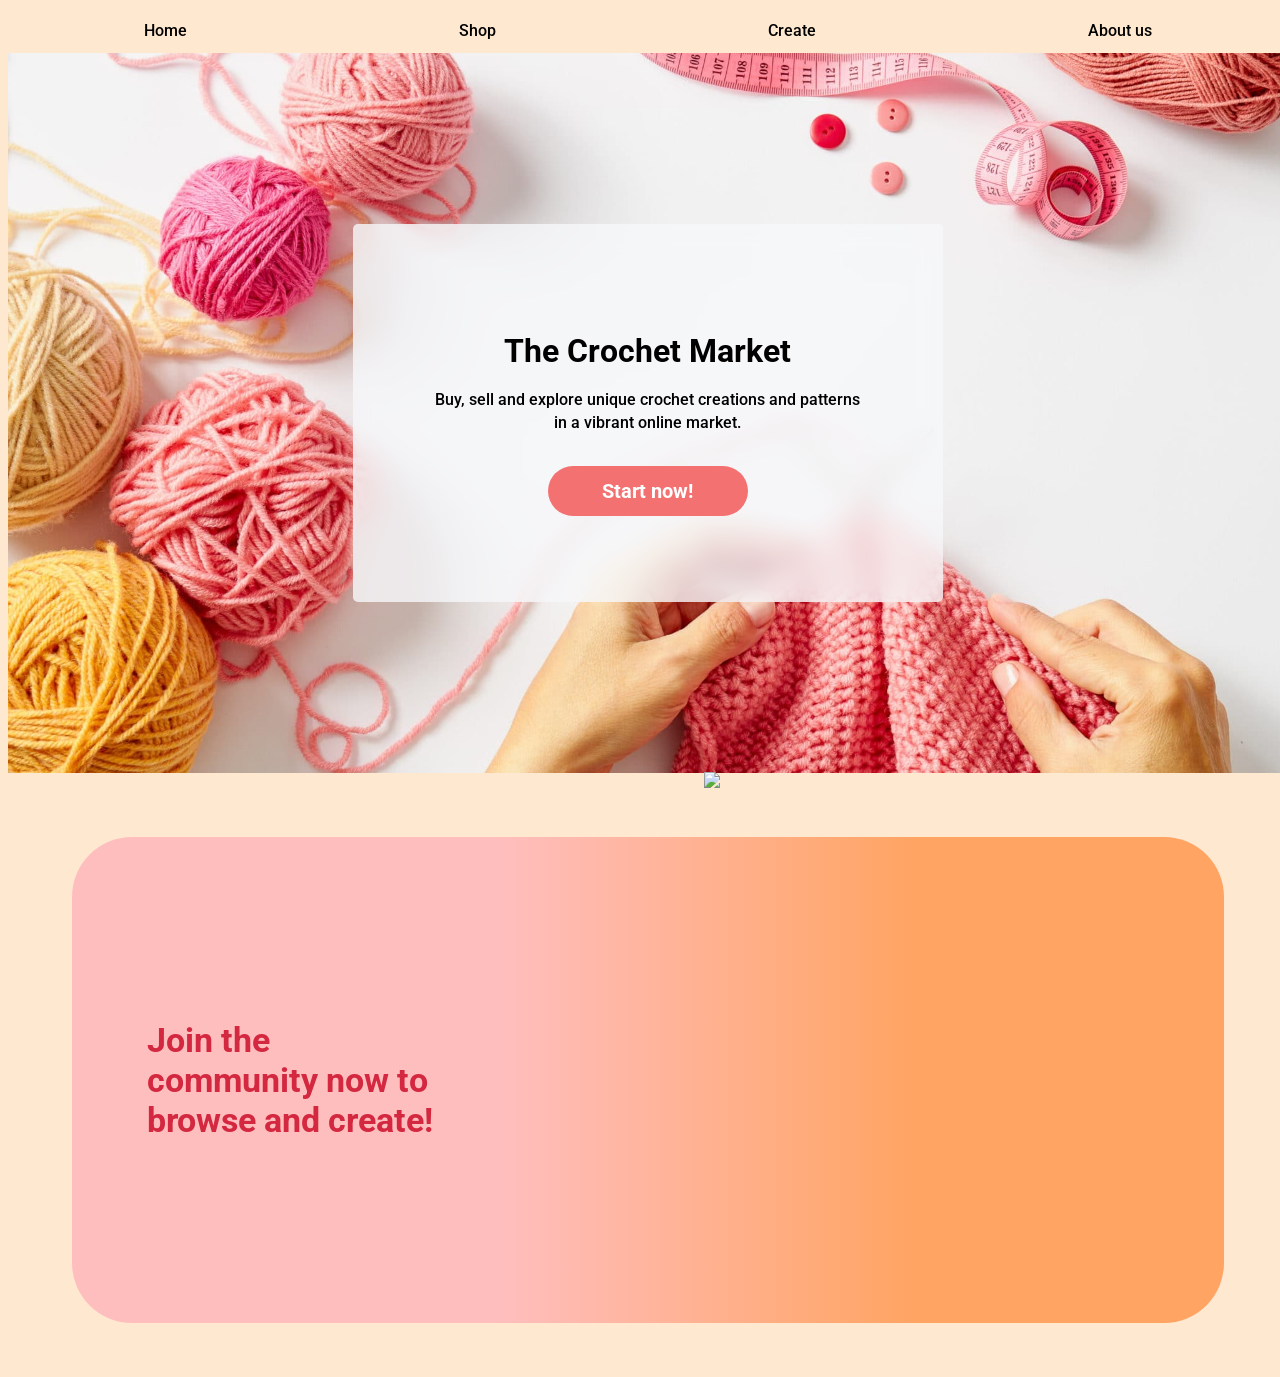
==== index.html @ 131be719 "Add files via upload" ====
<!DOCTYPE html>
<html lang="en">
<head>
    <meta charset="UTF-8">
    <meta name="viewport" content="width=device-width, initial-scale=1.0">
    <title>Crochet market</title>
    <link rel="stylesheet" href="styles.css" type="text/css">
    <link rel="preconnect" href="https://fonts.googleapis.com">
    <link rel="preconnect" href="https://fonts.gstatic.com" crossorigin>
    <link href="https://fonts.googleapis.com/css2?family=Roboto:ital,wght@0,100;0,300;0,400;0,500;0,700;0,900;1,100;1,300;1,400;1,500;1,700;1,900&display=swap" rel="stylesheet">
</head>
<body>
    <nav> 
        <a>Home</a>
        <a>Shop</a>
        <a>Create</a>
        <a>About us</a>
        
    </nav>
    <div class="hero">
        <div class="whitesq">
            <h1 id="title">The Crochet Market</h1>
            <p id="desc">Buy, sell and explore unique crochet creations and patterns </p>
                <p id="desc">in a vibrant  online market.</p>
            <button id="btn-start">Start now!</button>
        </div>
        <img src="pics/viejitalanding.png" id="viejita">
    </div>
    <div class="sec2">
    <div class="carr">
        <h1 id="call">Join the community now to browse and create!</h1>
    </div>
    </div>  
</body>
</html>
---- styles.css ----
body {
    font-family: "Roboto", sans-serif;
    font-weight: 500;
    font-style: normal;
    height: 100vh;
    width: 100vw;
    background-color: #FFE8D0;
}

nav {
    height: 5%;
    display: flex;
    justify-content: space-around;
    align-items: center;
}
.hero {
    width: 100%;
    height: 80%;
    background-image: url(pics/crochet\ hero.jpg);
    background-size: cover ;
    background-position: 45%;
    display: flex;
    justify-content: center;
    align-items: center;
}

#viejita {
    position: absolute;
    bottom: 12.5%;
    right: 0%;
    width: 45%;
    height: auto;
}
.whitesq {
    width: 43%;
    height: 47%;
    background-color: rgba(247, 248, 250, 0.80);
    backdrop-filter: blur(12px);
    border-radius: 5px;
    display: flex;
    justify-content: center;
    align-items: center;
    flex-direction: column;
    padding: 20px;
}
#title {
    font-family: "Roboto", sans-serif;
    font-weight: 700;
    font-style: normal;
    margin-bottom: 20px;
}

#btn-start {
    background-color: #F37171;
    border-radius: 30px;
    width: 200px;
    margin-top: 30px;
    height: 50px;
    border: none;
    font-family: "Roboto", sans-serif;
    font-weight: 700;
    font-style: normal;
    font-size: 20px;
    color: white;
    
}

#desc {
    margin-bottom: 4px;
    margin-top: 0;
}

.carr {
    width: 90%;
    height: 90%;
    background: rgb(255,190,190);
    background: linear-gradient(90deg, rgba(255,190,190,1) 37%, rgba(255,164,99,1) 73%);
    border-radius: 60px;
    display: flex;
    align-items: center;
    justify-content: flex-start;
    flex-direction: row;
}
.sec2 {
    margin-top: 5%;
    width: 100%;
    height: 60%;
    display: flex;
    justify-content: center;
}

#call {
    width: 26%;
    margin: 75px;
    color: #D32840;
    font-family: "Roboto", sans-serif;
    font-weight: 700;
    font-style: normal;
    font-size: 34px;

    


}
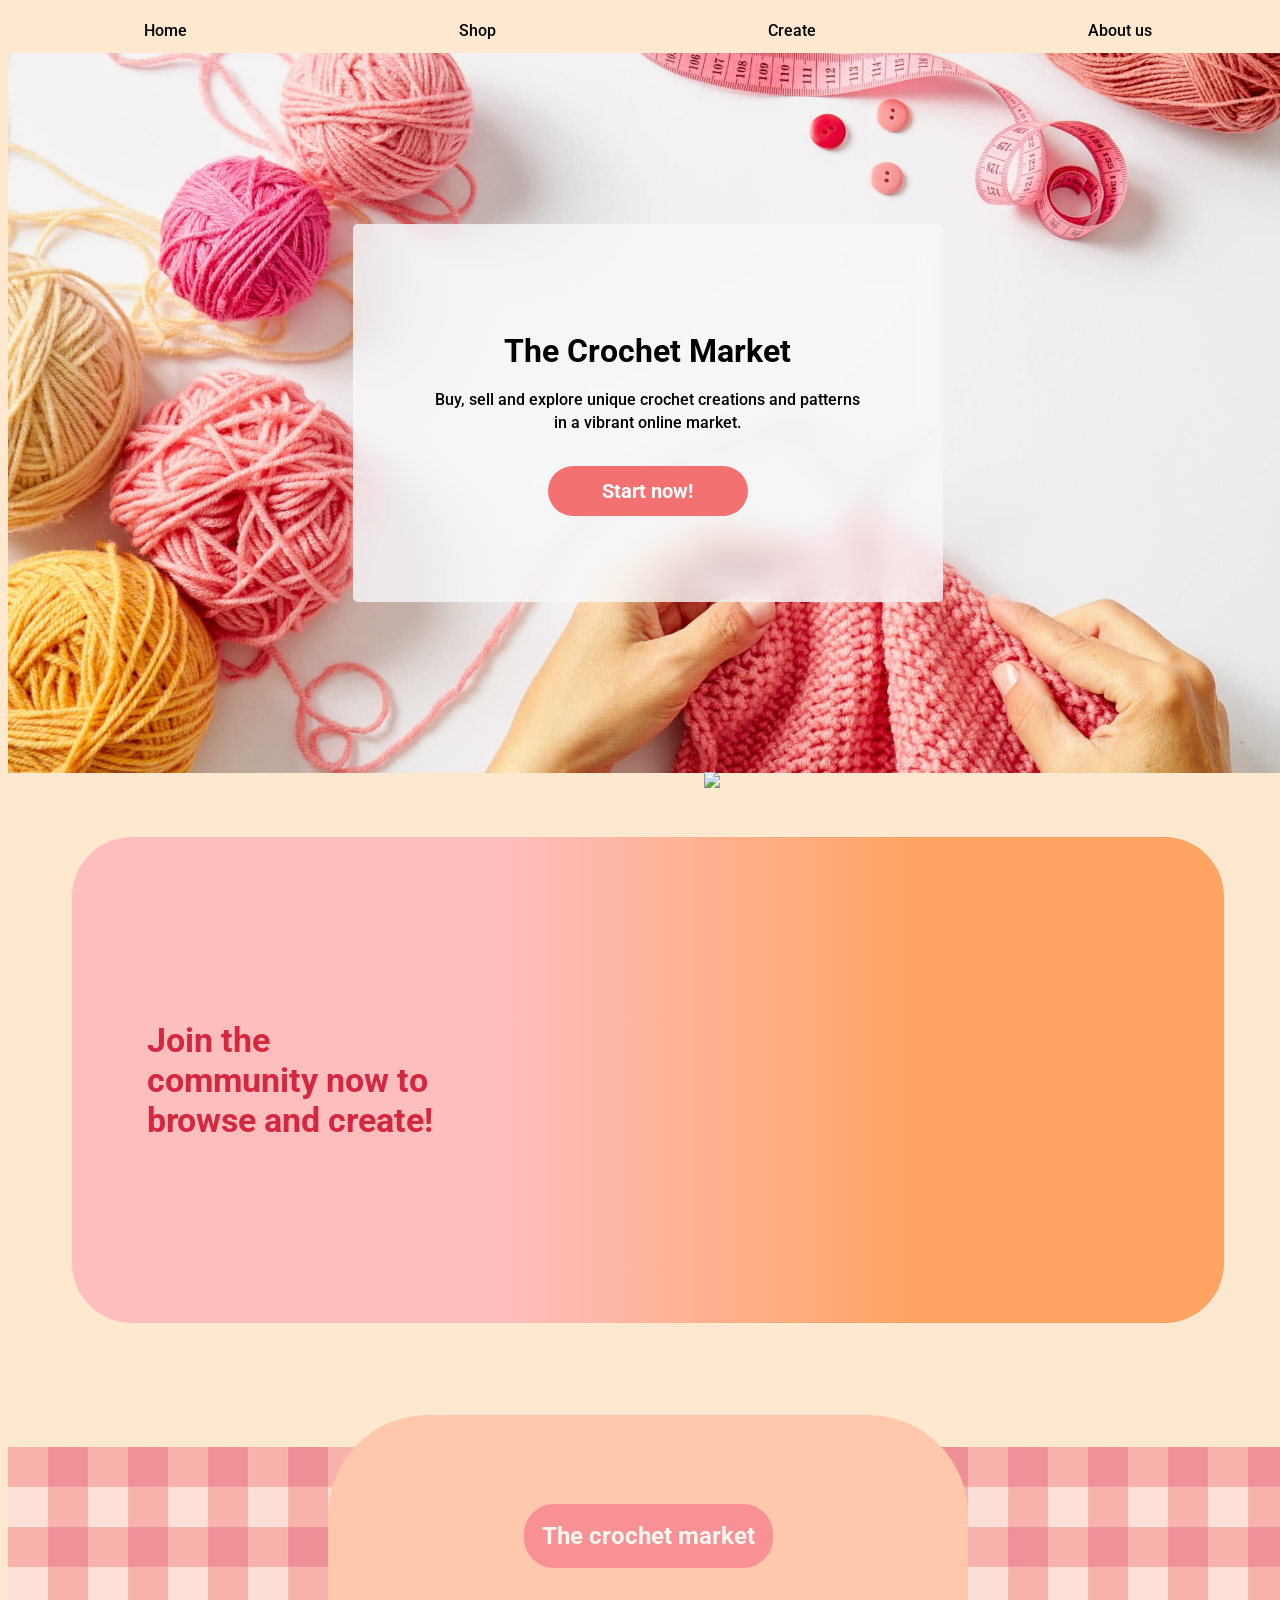
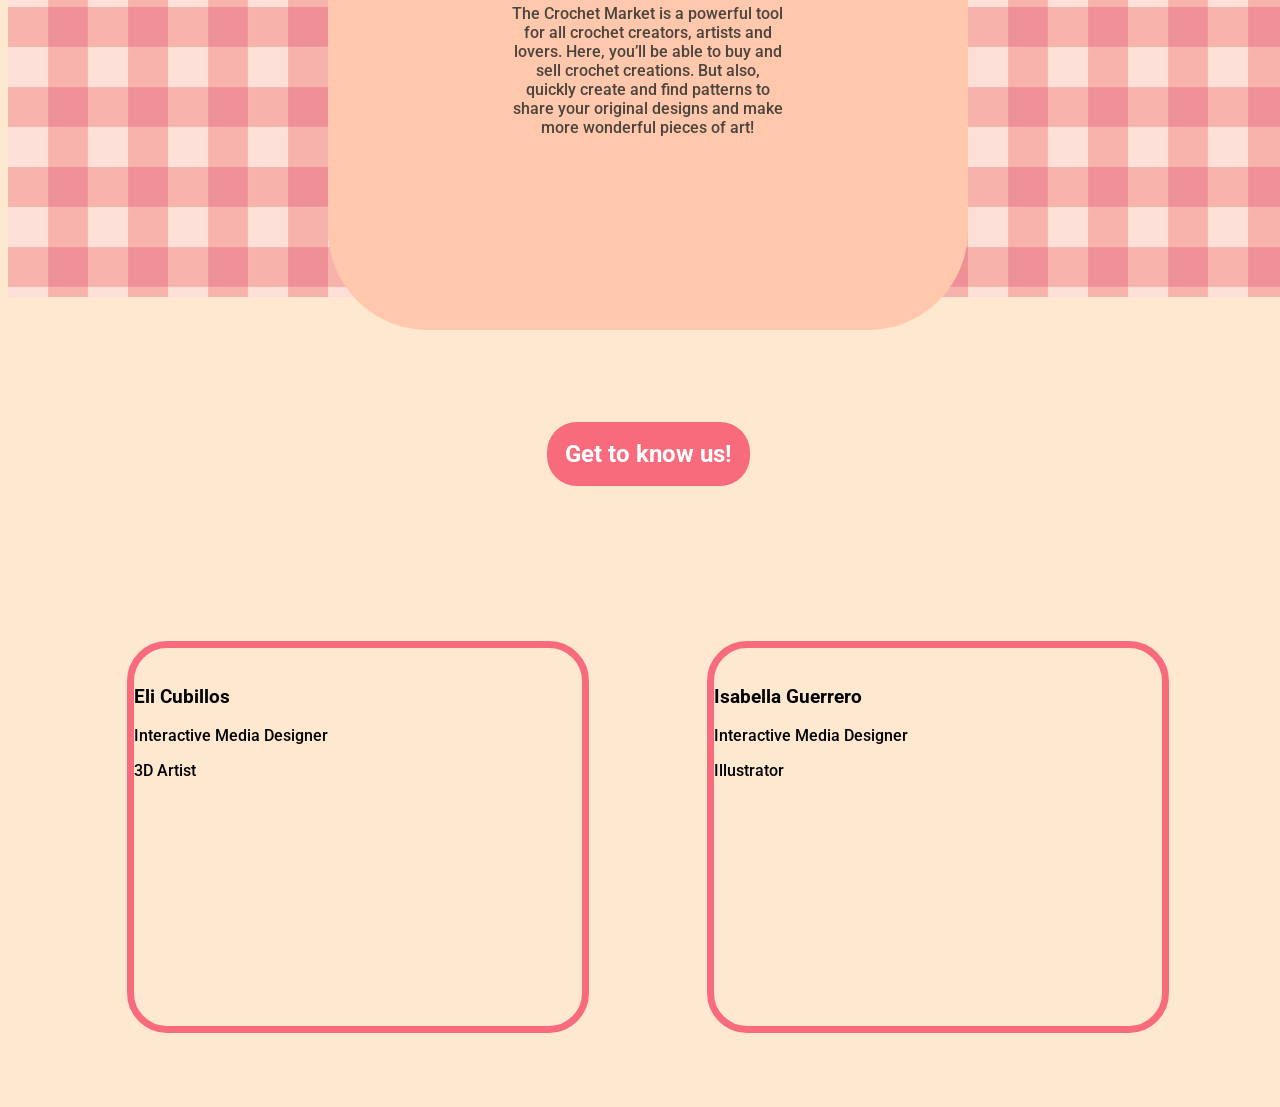
==== commit a6d1d350: "filesupdate" ====
--- a/index.html
+++ b/index.html
@@ -30,6 +30,29 @@
     <div class="carr">
         <h1 id="call">Join the community now to browse and create!</h1>
     </div>
-    </div>  
+    </div>
+    <div class="sec3">
+            <div class="crip">
+                <h2 id="tit">The crochet market</h2>
+                <p id="desk">The Crochet Market is a powerful tool for all crochet creators, artists and lovers. Here, you’ll be able to buy and sell crochet creations. But also, quickly create and find patterns to share your original designs and make more wonderful pieces of art!</p>
+            </div>
+    </div>
+    <div class="get">
+        <h2 id="tit">Get to know us!</h2>
+    </div>
+    <div class="cards">
+        <div class="card">
+            <img>
+            <h3>Eli Cubillos</h3>
+            <p>Interactive Media Designer</p>
+            <p>3D Artist</p>
+        </div>
+        <div class="card">
+            <img>
+            <h3>Isabella Guerrero</h3>
+            <p>Interactive Media Designer</p>
+            <p>Illustrator</p>
+        </div>
+    </div>
 </body>
 </html>
--- a/styles.css
+++ b/styles.css
@@ -98,7 +98,68 @@
     font-style: normal;
     font-size: 34px;
 
-    
+}
 
+.sec3 {
+    width: 100%;
+    height: 50%;
+    display: flex;
+    align-items: center;
+    justify-content: center;
+    background-image: url(pics/picnic.png);
+    background-repeat: repeat;
+    width: 100%;
+    height: 50%;
+    background-size: 50%;
+    opacity: 70%;
+    margin-top: 70px;
+}
 
+.crip {
+    width: 40%;
+    height: 86%;
+    background-color: #FFBB9D;
+    border-radius: 100px;
+    display: flex;
+    align-items: center;
+    justify-content: flex-start;
+    flex-direction: column;
+    padding: 5%;
+}
+
+#tit {
+    margin-top: 5%;
+    background-color: #f76b7d;
+    color: white;
+    border-radius: 30px;
+    padding: 18px;
+}
+
+#desk {
+    width: 53%;
+    text-align: center;
+}
+
+.get {
+    height: 30%;
+    width: 100%;
+    display: flex;
+    align-items: center;
+    justify-content: center;
+}
+
+.cards {
+    height: 60%;
+    width: 100%;
+    display: flex;
+    align-items: center;
+    justify-content: space-evenly;
+
+}
+
+.card {
+    height: 70%;
+    width: 35%;
+    border: 7px, solid, #f76b7d;
+    border-radius: 40px;
 }
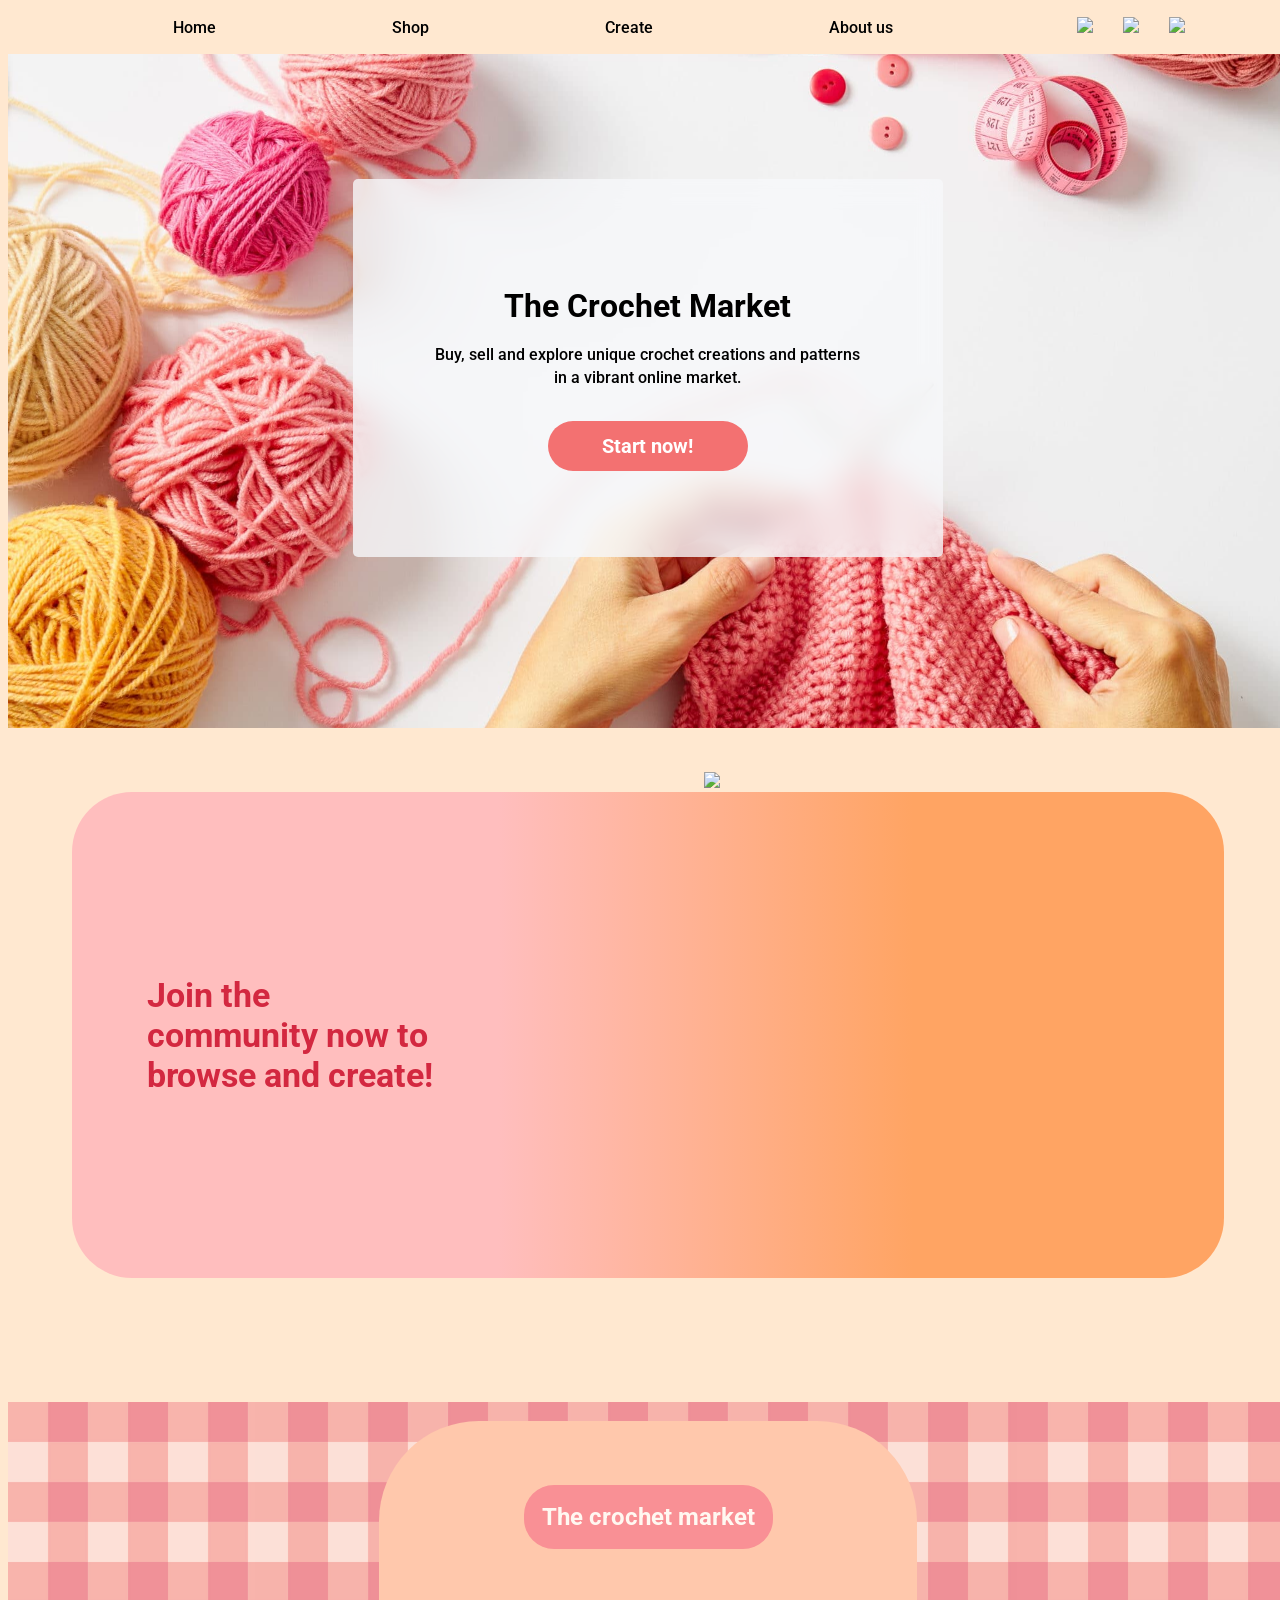
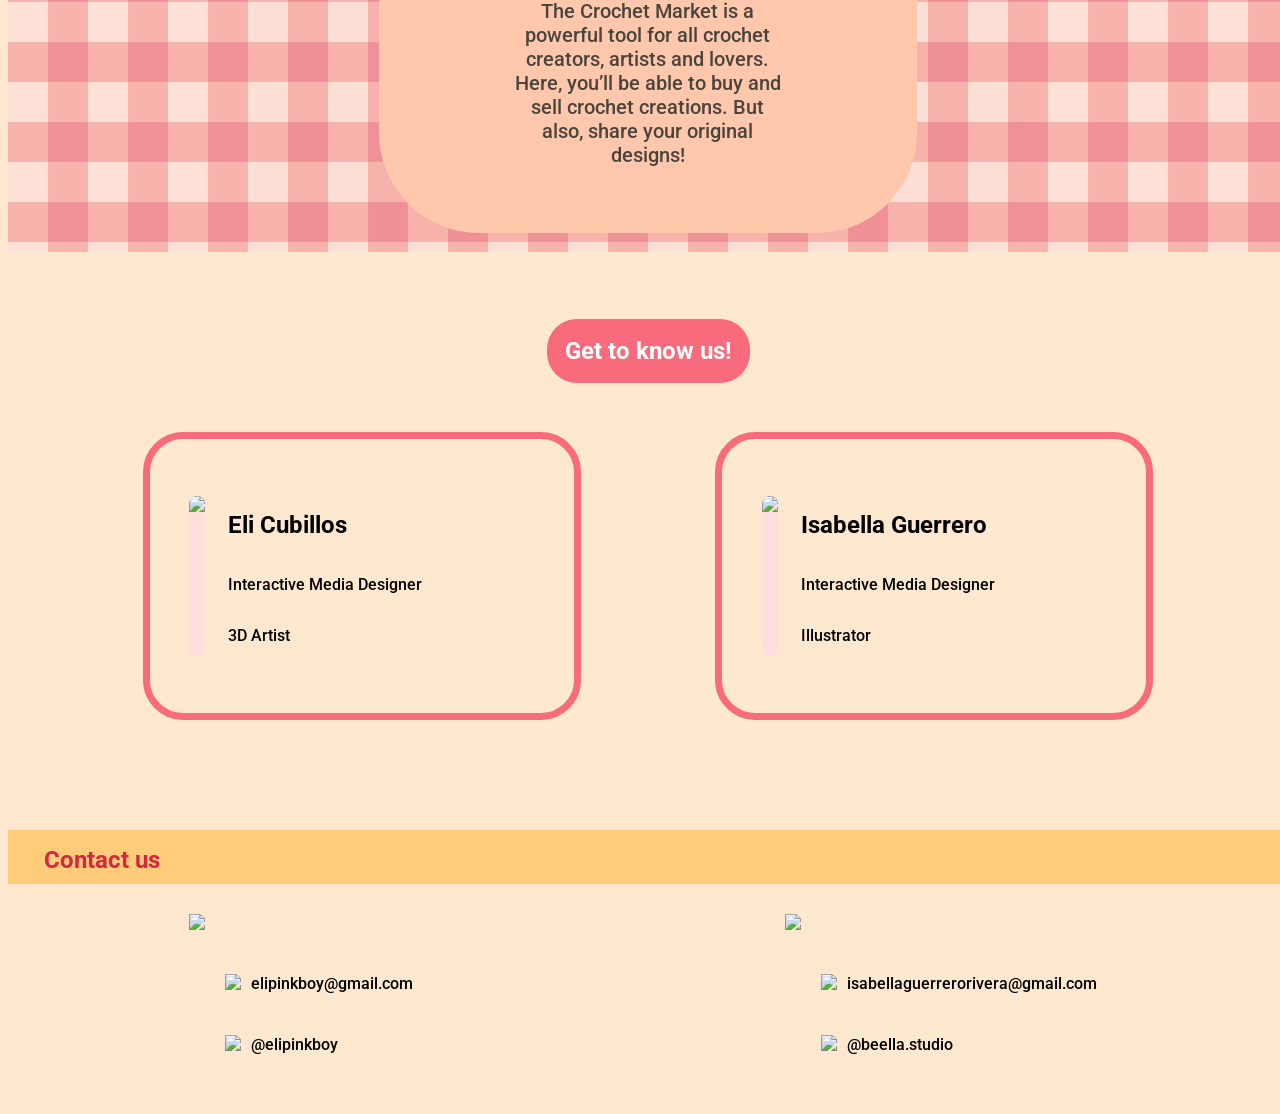
==== commit cd04e62f: "Add files via upload" ====
--- a/index.html
+++ b/index.html
@@ -11,10 +11,17 @@
 </head>
 <body>
     <nav> 
+        <div id="nav1">
         <a>Home</a>
         <a>Shop</a>
         <a>Create</a>
         <a>About us</a>
+        </div>
+        <div class="icons">
+        <a href="index.html"><img src="pics/house-solid.svg" id="icon"></a>
+        <a href="cart.html"><img src="pics/cart-shopping-solid.svg" id="icon"></a>
+        <a><img src="pics/user-solid.svg" id="icon"></a>
+        </div>
         
     </nav>
     <div class="hero">
@@ -34,7 +41,7 @@
     <div class="sec3">
             <div class="crip">
                 <h2 id="tit">The crochet market</h2>
-                <p id="desk">The Crochet Market is a powerful tool for all crochet creators, artists and lovers. Here, you’ll be able to buy and sell crochet creations. But also, quickly create and find patterns to share your original designs and make more wonderful pieces of art!</p>
+                <p id="desk">The Crochet Market is a powerful tool for all crochet creators, artists and lovers. Here, you’ll be able to buy and sell crochet creations. But also, share your original designs!</p>
             </div>
     </div>
     <div class="get">
@@ -42,16 +49,53 @@
     </div>
     <div class="cards">
         <div class="card">
-            <img>
-            <h3>Eli Cubillos</h3>
+            <img src="pics/eli.png" id="photo">
+            <div class="who">
+            <h2>Eli Cubillos</h2>
             <p>Interactive Media Designer</p>
             <p>3D Artist</p>
+            </div>
         </div>
         <div class="card">
-            <img>
-            <h3>Isabella Guerrero</h3>
+            <img src="pics/isa.png" id="photo">
+            <div class="who">
+            <h2>Isabella Guerrero</h2>
             <p>Interactive Media Designer</p>
             <p>Illustrator</p>
+            </div>
+        </div>
+    </div>
+    <div class="sec4">
+        <div class="divi">
+            <h2 id="contactus">Contact us</h2>
+        </div>
+        <div class="bot">
+            <div id="contact">
+                <img id="photo2" src="pics/Fanzine 3 como diseña mi vida.png">
+                <div class="info">
+                    <div class="line">
+                    <img src="pics/envelope-regular.svg" id="icon">
+                    <p>elipinkboy@gmail.com</p>
+                    </div>
+                    <div class="line">
+                    <img src="pics/instagram-brands-solid.svg" id="icon">
+                    <p>@elipinkboy</p>
+                    </div>
+                </div>
+            </div>
+            <div id="contact">
+                <img id="photo2" src="pics/Ellipse 6.png">
+                <div class="info">
+                    <div class="line">
+                    <img src="pics/envelope-regular.svg" id="icon">
+                    <p>isabellaguerrerorivera@gmail.com</p>
+                    </div>
+                    <div class="line">
+                    <img src="pics/instagram-brands-solid.svg" id="icon">
+                    <p>@beella.studio</p>
+                    </div>
+                </div>
+            </div>
         </div>
     </div>
 </body>
--- a/styles.css
+++ b/styles.css
@@ -5,13 +5,36 @@
     height: 100vh;
     width: 100vw;
     background-color: #FFE8D0;
+    margin: none;
 }
 
 nav {
-    height: 5%;
+    height: 6%;
+    width: 100vw;
+    display: flex;
+    align-items: center;
+    justify-content: space-evenly;
+    background-color: #FFE8D0;
+    position: absolute;
+    top: 0;
+    left: 0;
+}
+#nav1 {
+    width: 70%;
     display: flex;
     justify-content: space-around;
-    align-items: center;
+    flex-direction: row;
+}
+#icon {
+    height: 20px;
+    width: auto;
+    margin: 10px;
+}
+.icons {
+    display: flex;
+    justify-content: space-between;
+    flex-direction: row;
+    width: 10%;
 }
 .hero {
     width: 100%;
@@ -102,7 +125,7 @@
 
 .sec3 {
     width: 100%;
-    height: 50%;
+    height: 20%;
     display: flex;
     align-items: center;
     justify-content: center;
@@ -124,11 +147,11 @@
     align-items: center;
     justify-content: flex-start;
     flex-direction: column;
-    padding: 5%;
+    padding: 1%;
 }
 
 #tit {
-    margin-top: 5%;
+    margin-top: 10%;
     background-color: #f76b7d;
     color: white;
     border-radius: 30px;
@@ -138,10 +161,13 @@
 #desk {
     width: 53%;
     text-align: center;
+    margin-top: 6%;
+    margin-bottom: 20px;
+    font-size: 20px;
 }
 
 .get {
-    height: 30%;
+    height: 10%;
     width: 100%;
     display: flex;
     align-items: center;
@@ -149,7 +175,7 @@
 }
 
 .cards {
-    height: 60%;
+    height: 52%;
     width: 100%;
     display: flex;
     align-items: center;
@@ -158,8 +184,90 @@
 }
 
 .card {
-    height: 70%;
-    width: 35%;
+    height: 50%;
+    width: 30%;
     border: 7px, solid, #f76b7d;
     border-radius: 40px;
+    display: flex;
+    flex-direction: row;
+    align-items: center;
+    justify-content: flex-start;
+    padding: 20px;
+}
+
+#photo {
+    height: 68%;
+    margin: 5%;
+    width: auto;
+    background-color: #ffdede;
+    border-radius: 180px;
+}
+
+.who {
+    display: flex;
+    flex-direction: column;
+    justify-content: flex-start;
+    text-align: left;
+    margin: 4px;
+}
+
+.sec4 {
+    height: 20%;
+    width: 100%;
+}
+
+.divi {
+    height: 30%;
+    background-color: #FFCC7A;
+}
+
+#contactus {
+    color: #d32840;
+    margin: 20px;
+    padding: 16px;
+
+}
+ 
+.bot {
+    display: flex;
+    flex-direction: row;
+    flex-wrap: nowrap;
+    align-items: center;
+    justify-content: space-around
+}
+
+#photo2 {
+    height: 200px;
+    width: auto;
+}
+
+#contact {
+    margin-top: 30px;
+    display: flex;
+    flex-direction: row;
+    align-items: center;
+    justify-content: flex-start;
+}
+
+.line {
+    display: flex;
+    flex-direction: row;
+    align-items: center;
+    margin: 10px;
+}
+
+.carrousel {
+    display: flex;
+    max-width: 1000px;
+    gap:20px;
+}
+.carrousel.sliding-transition {
+    transition: transform 0.5s ease-in-out;
+}
+
+.carrousel-img {
+    max-height: auto;
+    max-width: 380px;
+    object-fit: cover;
+    border-radius: 30px;
 }
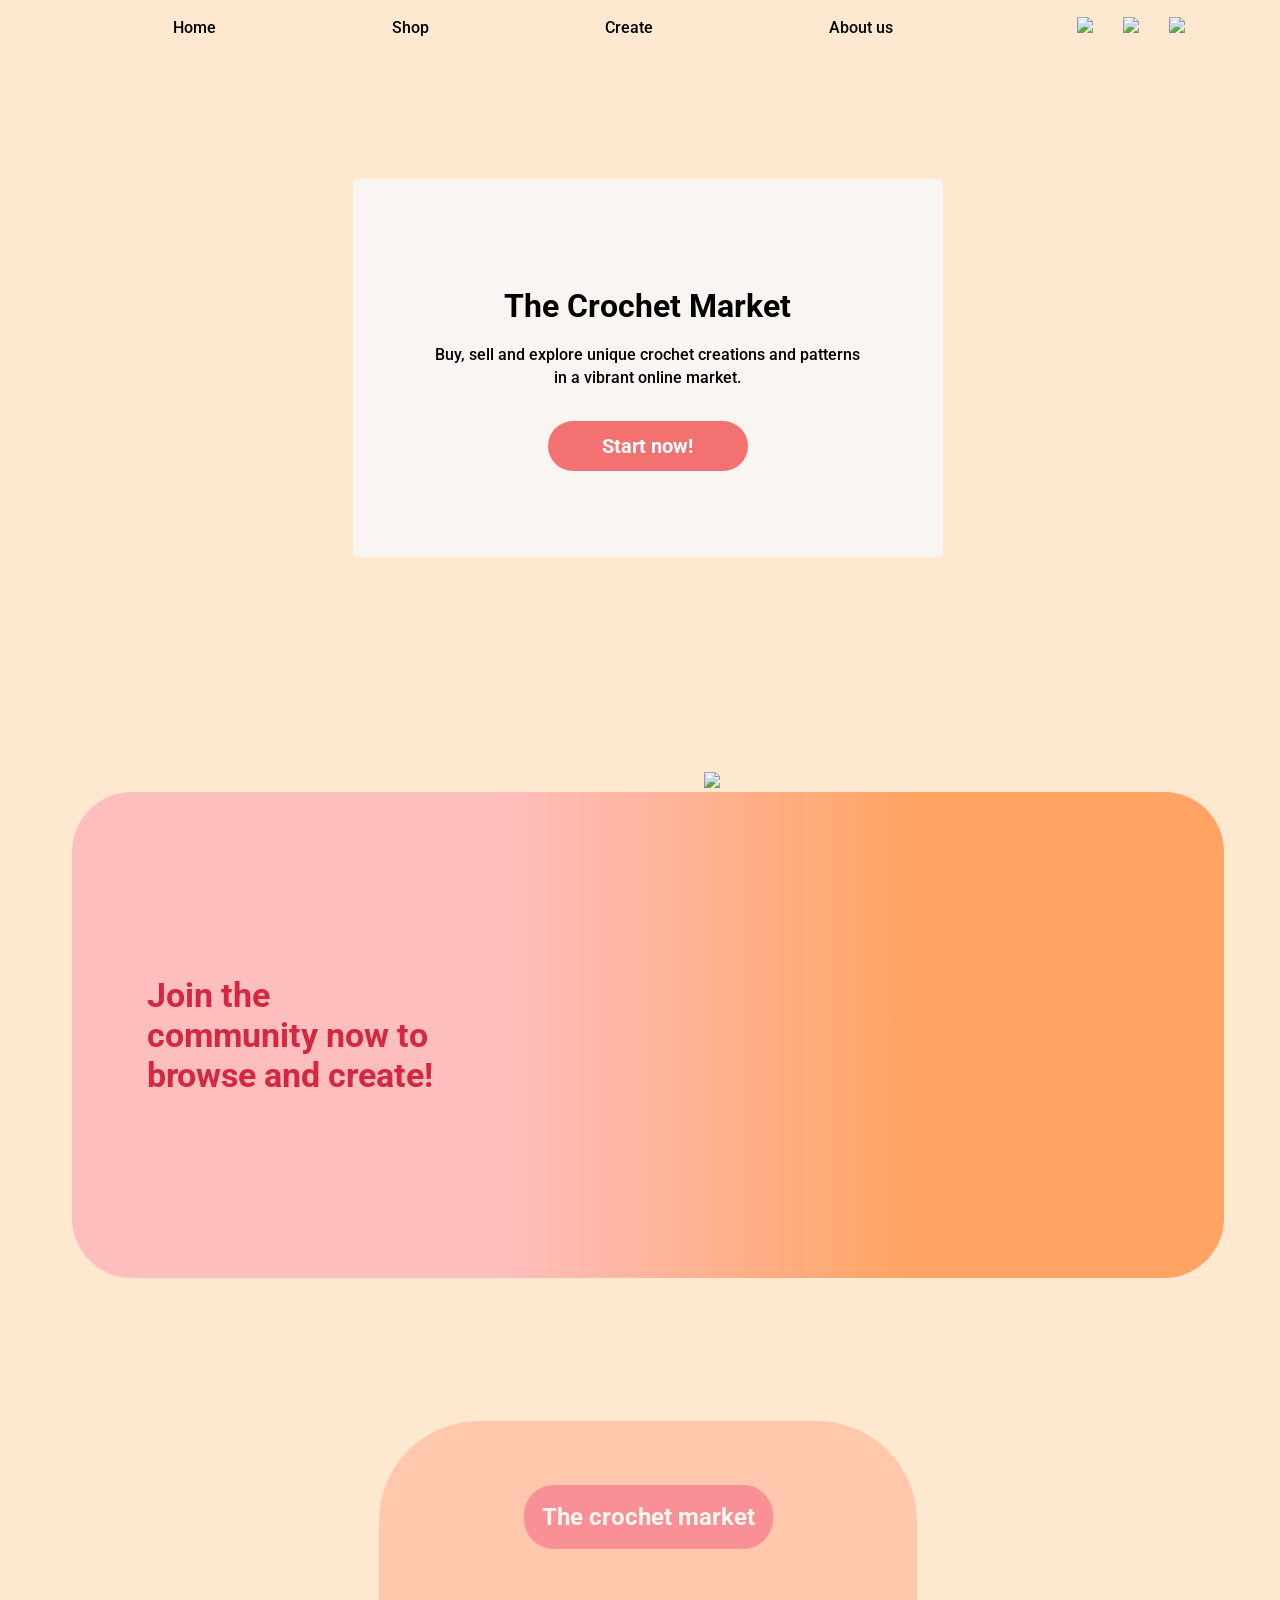
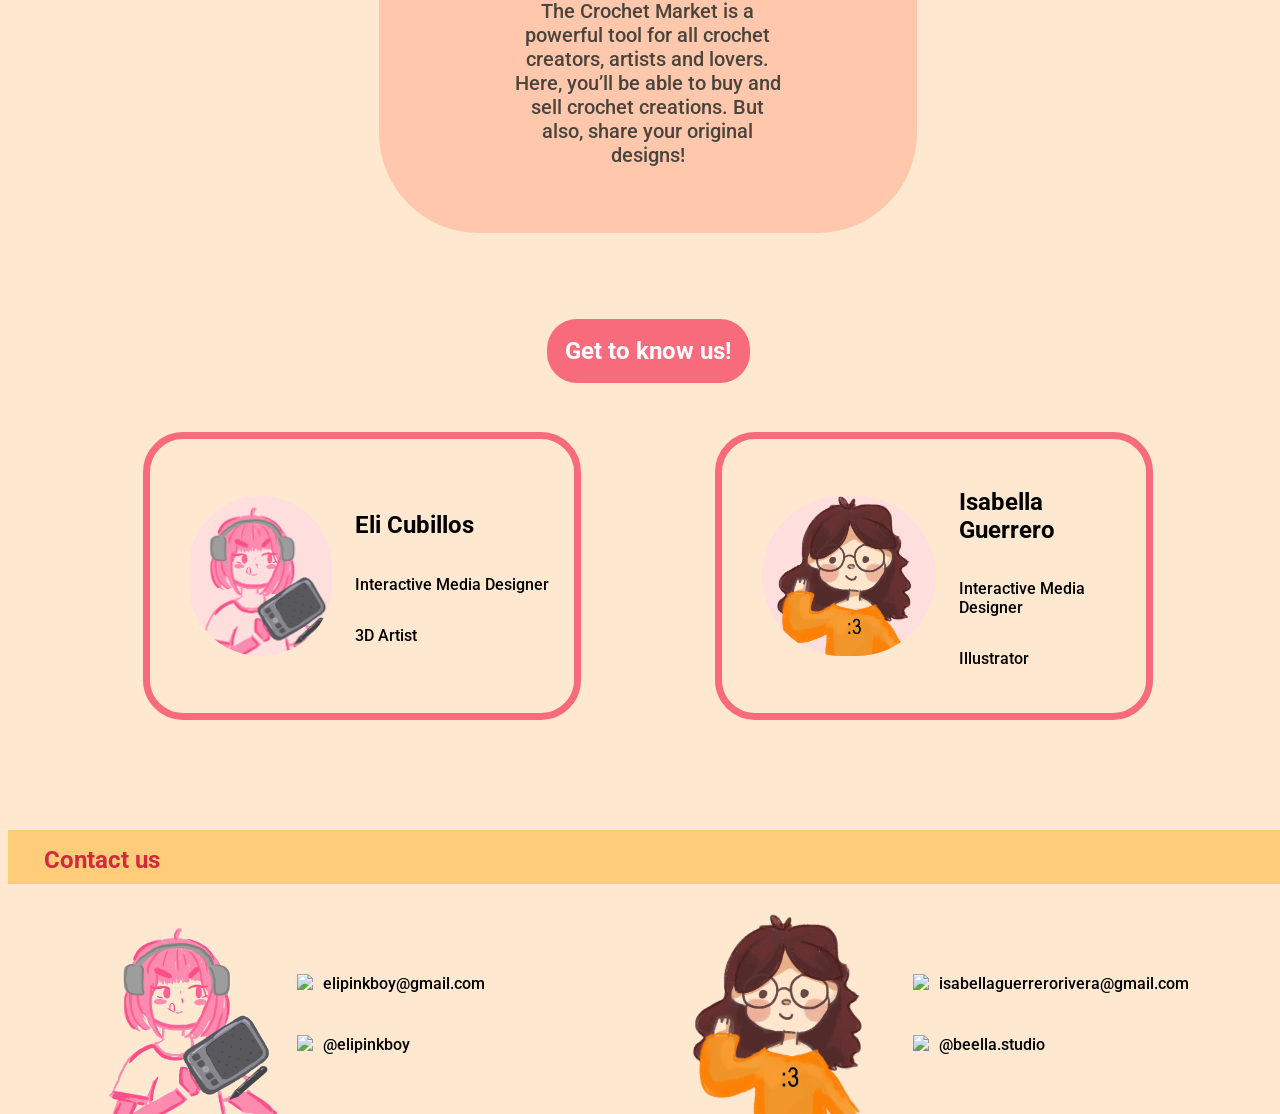
==== commit f86503ba: "Add files via upload" ====
--- a/index.html
+++ b/index.html
@@ -4,7 +4,7 @@
     <meta charset="UTF-8">
     <meta name="viewport" content="width=device-width, initial-scale=1.0">
     <title>Crochet market</title>
-    <link rel="stylesheet" href="styles.css" type="text/css">
+    <link rel="stylesheet" href="./html/css/styles.css" type="text/css">
     <link rel="preconnect" href="https://fonts.googleapis.com">
     <link rel="preconnect" href="https://fonts.gstatic.com" crossorigin>
     <link href="https://fonts.googleapis.com/css2?family=Roboto:ital,wght@0,100;0,300;0,400;0,500;0,700;0,900;1,100;1,300;1,400;1,500;1,700;1,900&display=swap" rel="stylesheet">
@@ -18,9 +18,9 @@
         <a>About us</a>
         </div>
         <div class="icons">
-        <a href="index.html"><img src="pics/house-solid.svg" id="icon"></a>
-        <a href="cart.html"><img src="pics/cart-shopping-solid.svg" id="icon"></a>
-        <a><img src="pics/user-solid.svg" id="icon"></a>
+        <a href="./html/index2.html"><img src="pics/house-solid.svg" id="icon"></a>
+        <a href="./html/cart.html"><img src="pics/cart-shopping-solid.svg" id="icon"></a>
+        <a href="./html/Profilepage.html"><img src="pics/user-solid.svg" id="icon"></a>
         </div>
         
     </nav>
@@ -29,9 +29,9 @@
             <h1 id="title">The Crochet Market</h1>
             <p id="desc">Buy, sell and explore unique crochet creations and patterns </p>
                 <p id="desc">in a vibrant  online market.</p>
-            <button id="btn-start">Start now!</button>
+            <a href="./html/login.html"><button id="btn-start">Start now!</button></a>
         </div>
-        <img src="pics/viejitalanding.png" id="viejita">
+        <img src="./pics/viejitalanding.png" id="viejita">
     </div>
     <div class="sec2">
     <div class="carr">
@@ -49,7 +49,7 @@
     </div>
     <div class="cards">
         <div class="card">
-            <img src="pics/eli.png" id="photo">
+            <img src="./pics/eli.png" id="photo">
             <div class="who">
             <h2>Eli Cubillos</h2>
             <p>Interactive Media Designer</p>
@@ -57,7 +57,7 @@
             </div>
         </div>
         <div class="card">
-            <img src="pics/isa.png" id="photo">
+            <img src="./pics/isa.png" id="photo">
             <div class="who">
             <h2>Isabella Guerrero</h2>
             <p>Interactive Media Designer</p>
@@ -71,7 +71,7 @@
         </div>
         <div class="bot">
             <div id="contact">
-                <img id="photo2" src="pics/Fanzine 3 como diseña mi vida.png">
+                <img id="photo2" src="pics/eli.png">
                 <div class="info">
                     <div class="line">
                     <img src="pics/envelope-regular.svg" id="icon">
@@ -84,7 +84,7 @@
                 </div>
             </div>
             <div id="contact">
-                <img id="photo2" src="pics/Ellipse 6.png">
+                <img id="photo2" src="pics/isa.png">
                 <div class="info">
                     <div class="line">
                     <img src="pics/envelope-regular.svg" id="icon">
@@ -98,5 +98,7 @@
             </div>
         </div>
     </div>
+    <script src="./html/js/data.js"></script>
+    <script src="./html/js/product.js"></script>
 </body>
 </html>
--- a/html/css/styles.css
+++ b/html/css/styles.css
@@ -0,0 +1,273 @@
+body {
+    font-family: "Roboto", sans-serif;
+    font-weight: 500;
+    font-style: normal;
+    height: 100vh;
+    width: 100vw;
+    background-color: #FFE8D0;
+    margin: none;
+}
+
+nav {
+    height: 6%;
+    width: 100vw;
+    display: flex;
+    align-items: center;
+    justify-content: space-evenly;
+    background-color: #FFE8D0;
+    position: absolute;
+    top: 0;
+    left: 0;
+}
+#nav1 {
+    width: 70%;
+    display: flex;
+    justify-content: space-around;
+    flex-direction: row;
+}
+#icon {
+    height: 20px;
+    width: auto;
+    margin: 10px;
+}
+.icons {
+    display: flex;
+    justify-content: space-between;
+    flex-direction: row;
+    width: 10%;
+}
+.hero {
+    width: 100%;
+    height: 80%;
+    background-image: url(pics/crochet\ hero.jpg);
+    background-size: cover ;
+    background-position: 45%;
+    display: flex;
+    justify-content: center;
+    align-items: center;
+}
+
+#viejita {
+    position: absolute;
+    bottom: 12.5%;
+    right: 0%;
+    width: 45%;
+    height: auto;
+}
+.whitesq {
+    width: 43%;
+    height: 47%;
+    background-color: rgba(247, 248, 250, 0.80);
+    backdrop-filter: blur(12px);
+    border-radius: 5px;
+    display: flex;
+    justify-content: center;
+    align-items: center;
+    flex-direction: column;
+    padding: 20px;
+}
+#title {
+    font-family: "Roboto", sans-serif;
+    font-weight: 700;
+    font-style: normal;
+    margin-bottom: 20px;
+}
+
+#btn-start {
+    background-color: #F37171;
+    border-radius: 30px;
+    width: 200px;
+    margin-top: 30px;
+    height: 50px;
+    border: none;
+    font-family: "Roboto", sans-serif;
+    font-weight: 700;
+    font-style: normal;
+    font-size: 20px;
+    color: white;
+    
+}
+
+#desc {
+    margin-bottom: 4px;
+    margin-top: 0;
+}
+
+.carr {
+    width: 90%;
+    height: 90%;
+    background: rgb(255,190,190);
+    background: linear-gradient(90deg, rgba(255,190,190,1) 37%, rgba(255,164,99,1) 73%);
+    border-radius: 60px;
+    display: flex;
+    align-items: center;
+    justify-content: flex-start;
+    flex-direction: row;
+}
+.sec2 {
+    margin-top: 5%;
+    width: 100%;
+    height: 60%;
+    display: flex;
+    justify-content: center;
+}
+
+#call {
+    width: 26%;
+    margin: 75px;
+    color: #D32840;
+    font-family: "Roboto", sans-serif;
+    font-weight: 700;
+    font-style: normal;
+    font-size: 34px;
+
+}
+
+.sec3 {
+    width: 100%;
+    height: 20%;
+    display: flex;
+    align-items: center;
+    justify-content: center;
+    background-image: url(pics/picnic.png);
+    background-repeat: repeat;
+    width: 100%;
+    height: 50%;
+    background-size: 50%;
+    opacity: 70%;
+    margin-top: 70px;
+}
+
+.crip {
+    width: 40%;
+    height: 86%;
+    background-color: #FFBB9D;
+    border-radius: 100px;
+    display: flex;
+    align-items: center;
+    justify-content: flex-start;
+    flex-direction: column;
+    padding: 1%;
+}
+
+#tit {
+    margin-top: 10%;
+    background-color: #f76b7d;
+    color: white;
+    border-radius: 30px;
+    padding: 18px;
+}
+
+#desk {
+    width: 53%;
+    text-align: center;
+    margin-top: 6%;
+    margin-bottom: 20px;
+    font-size: 20px;
+}
+
+.get {
+    height: 10%;
+    width: 100%;
+    display: flex;
+    align-items: center;
+    justify-content: center;
+}
+
+.cards {
+    height: 52%;
+    width: 100%;
+    display: flex;
+    align-items: center;
+    justify-content: space-evenly;
+
+}
+
+.card {
+    height: 50%;
+    width: 30%;
+    border: 7px, solid, #f76b7d;
+    border-radius: 40px;
+    display: flex;
+    flex-direction: row;
+    align-items: center;
+    justify-content: flex-start;
+    padding: 20px;
+}
+
+#photo {
+    height: 68%;
+    margin: 5%;
+    width: auto;
+    background-color: #ffdede;
+    border-radius: 180px;
+}
+
+.who {
+    display: flex;
+    flex-direction: column;
+    justify-content: flex-start;
+    text-align: left;
+    margin: 4px;
+}
+
+.sec4 {
+    height: 20%;
+    width: 100%;
+}
+
+.divi {
+    height: 30%;
+    background-color: #FFCC7A;
+}
+
+#contactus {
+    color: #d32840;
+    margin: 20px;
+    padding: 16px;
+
+}
+ 
+.bot {
+    display: flex;
+    flex-direction: row;
+    flex-wrap: nowrap;
+    align-items: center;
+    justify-content: space-around
+}
+
+#photo2 {
+    height: 200px;
+    width: auto;
+}
+
+#contact {
+    margin-top: 30px;
+    display: flex;
+    flex-direction: row;
+    align-items: center;
+    justify-content: flex-start;
+}
+
+.line {
+    display: flex;
+    flex-direction: row;
+    align-items: center;
+    margin: 10px;
+}
+
+.carrousel {
+    display: flex;
+    max-width: 1000px;
+    gap:20px;
+}
+.carrousel.sliding-transition {
+    transition: transform 0.5s ease-in-out;
+}
+
+.carrousel-img {
+    max-height: auto;
+    max-width: 380px;
+    object-fit: cover;
+    border-radius: 30px;
+}
